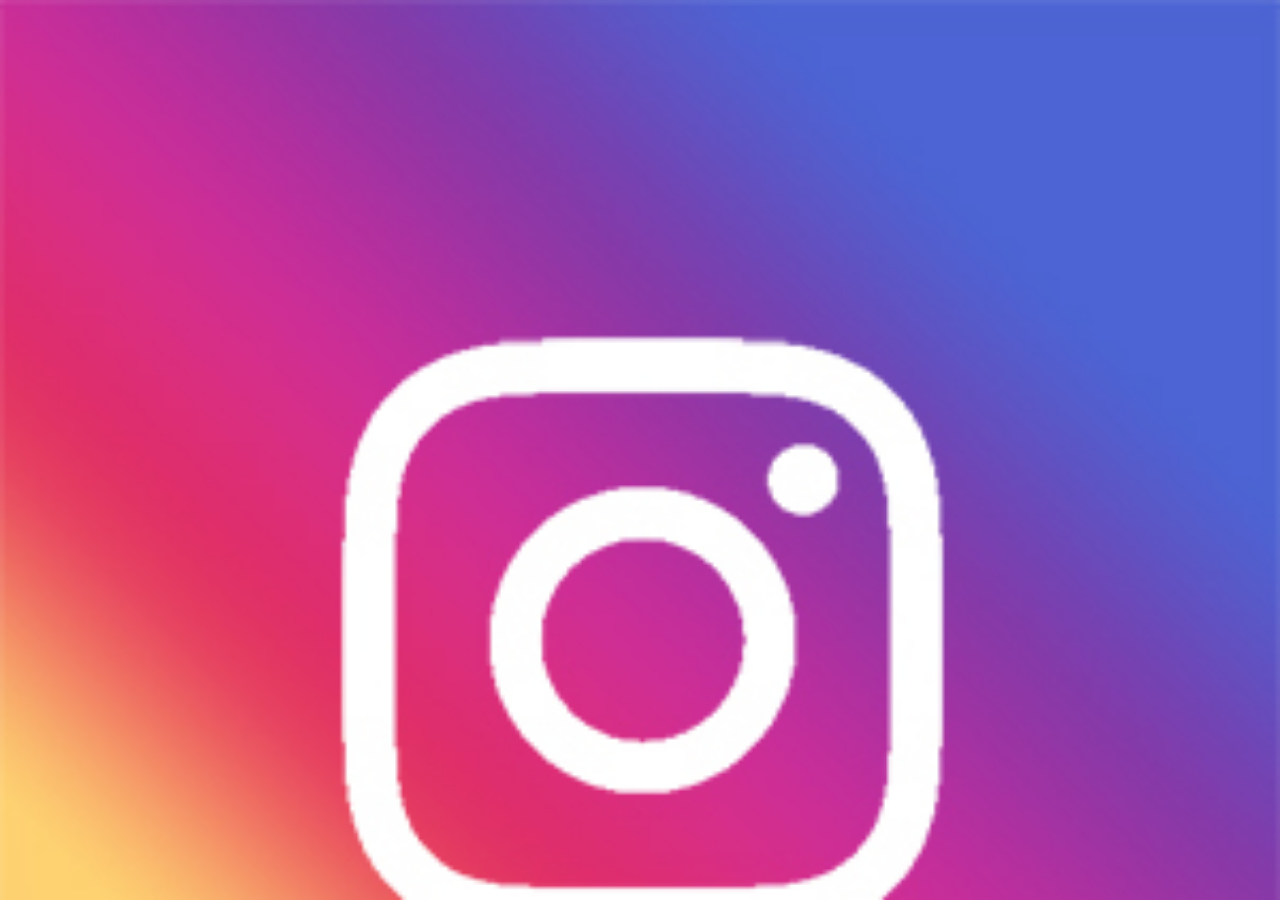
==== instagram.html @ 9951406b "atualização projeto-social" ====
<!DOCTYPE html>
<html lang="pt-br">
<head>
    <meta charset="UTF-8">
    <meta name="viewport" content="width=device-width, initial-scale=1.0">
    <title>instagram</title>

    <style>
        *{
            margin: 0px;
            padding: 0px;
        }

        body {
            height: 100vh;
            width: 100vw;
            background: url(imagens/logo-instagram.jpg) top center no-repeat;
            background-size: cover;
        }
    </style>    
</head>
<body>
    
</body>
</html>
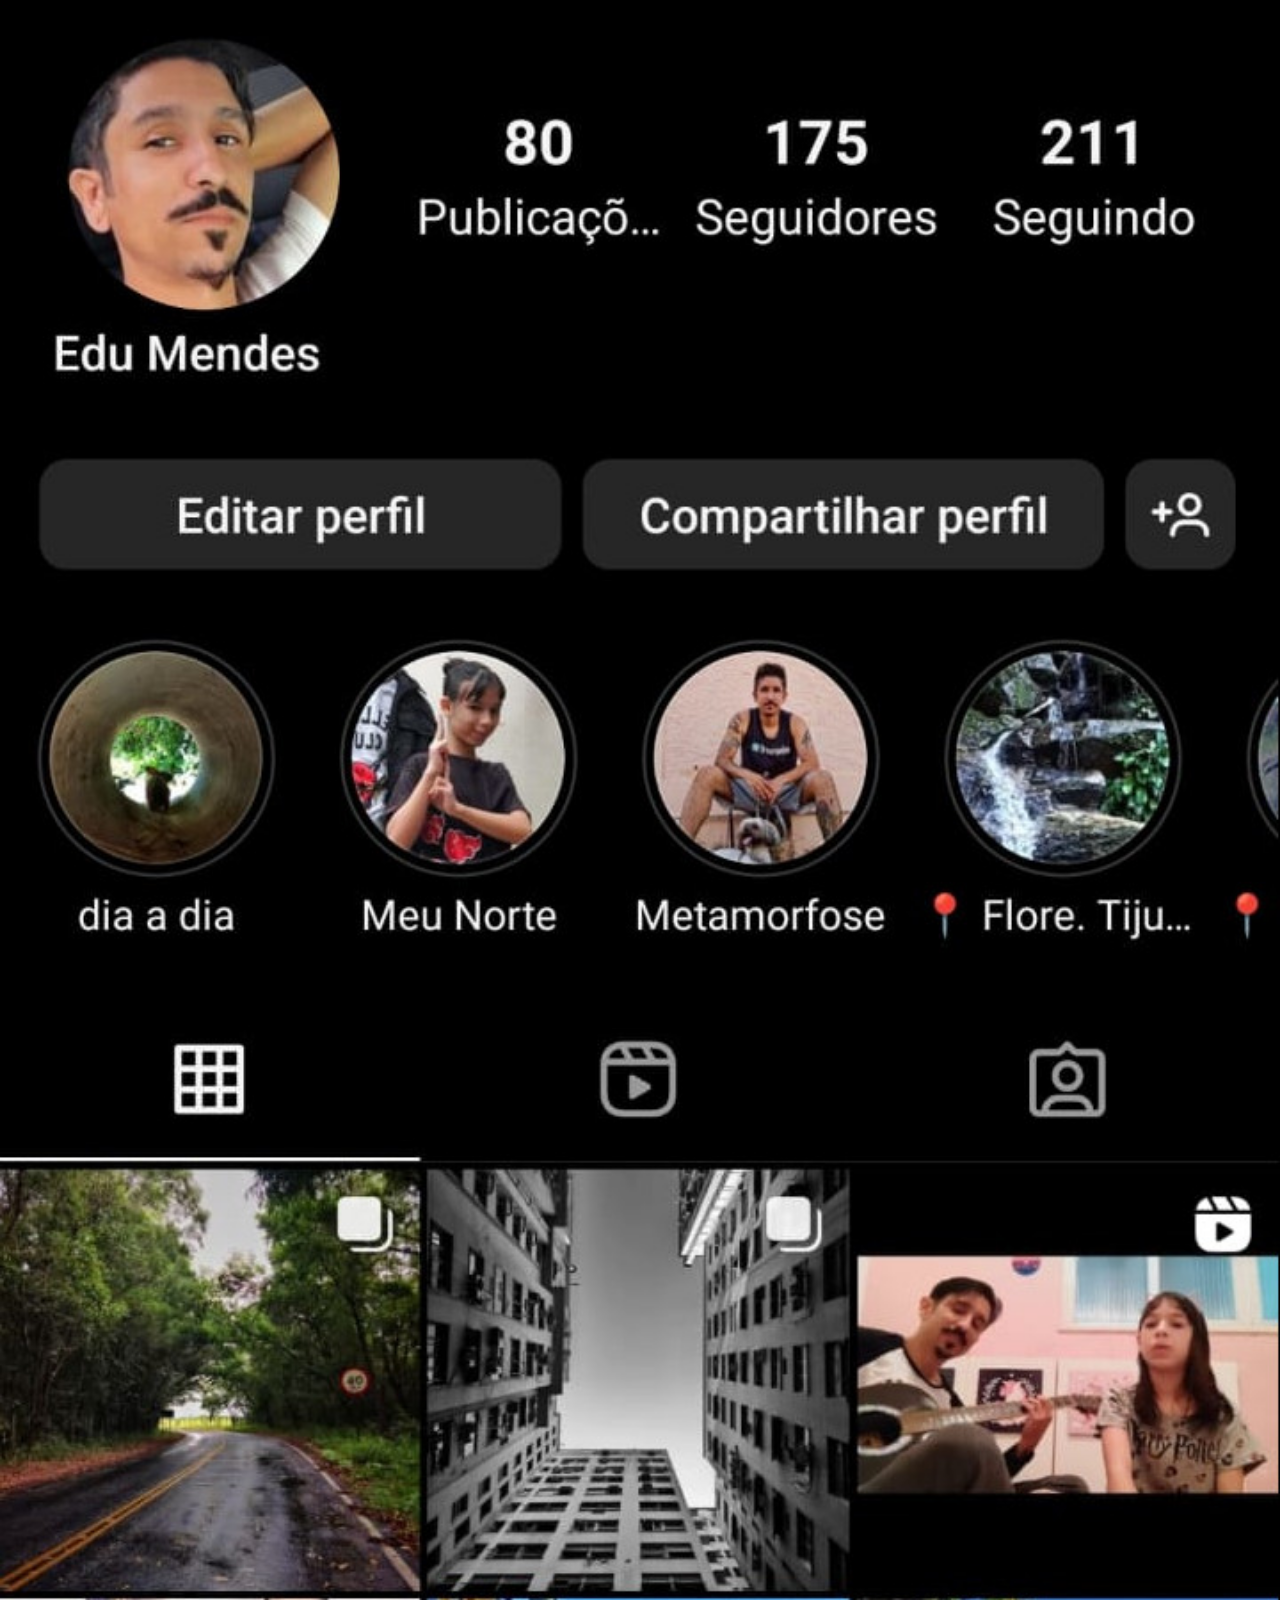
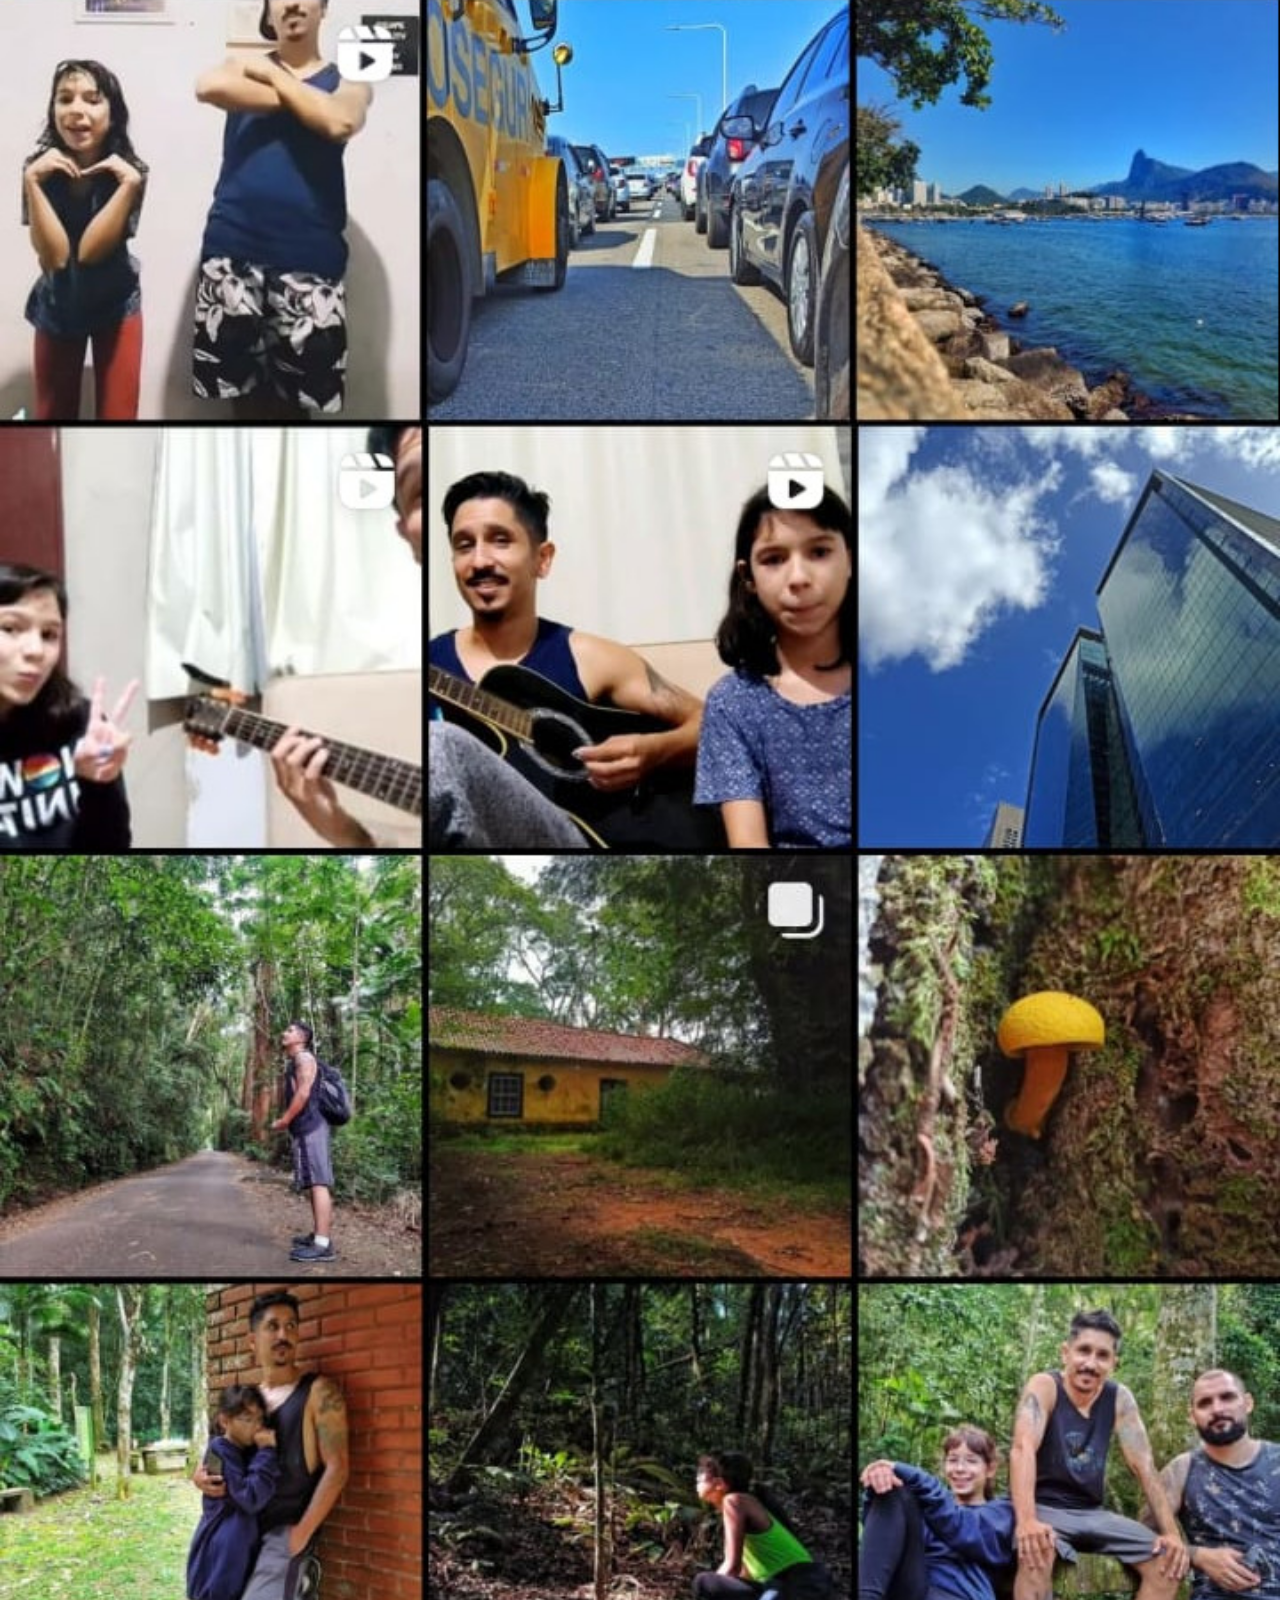
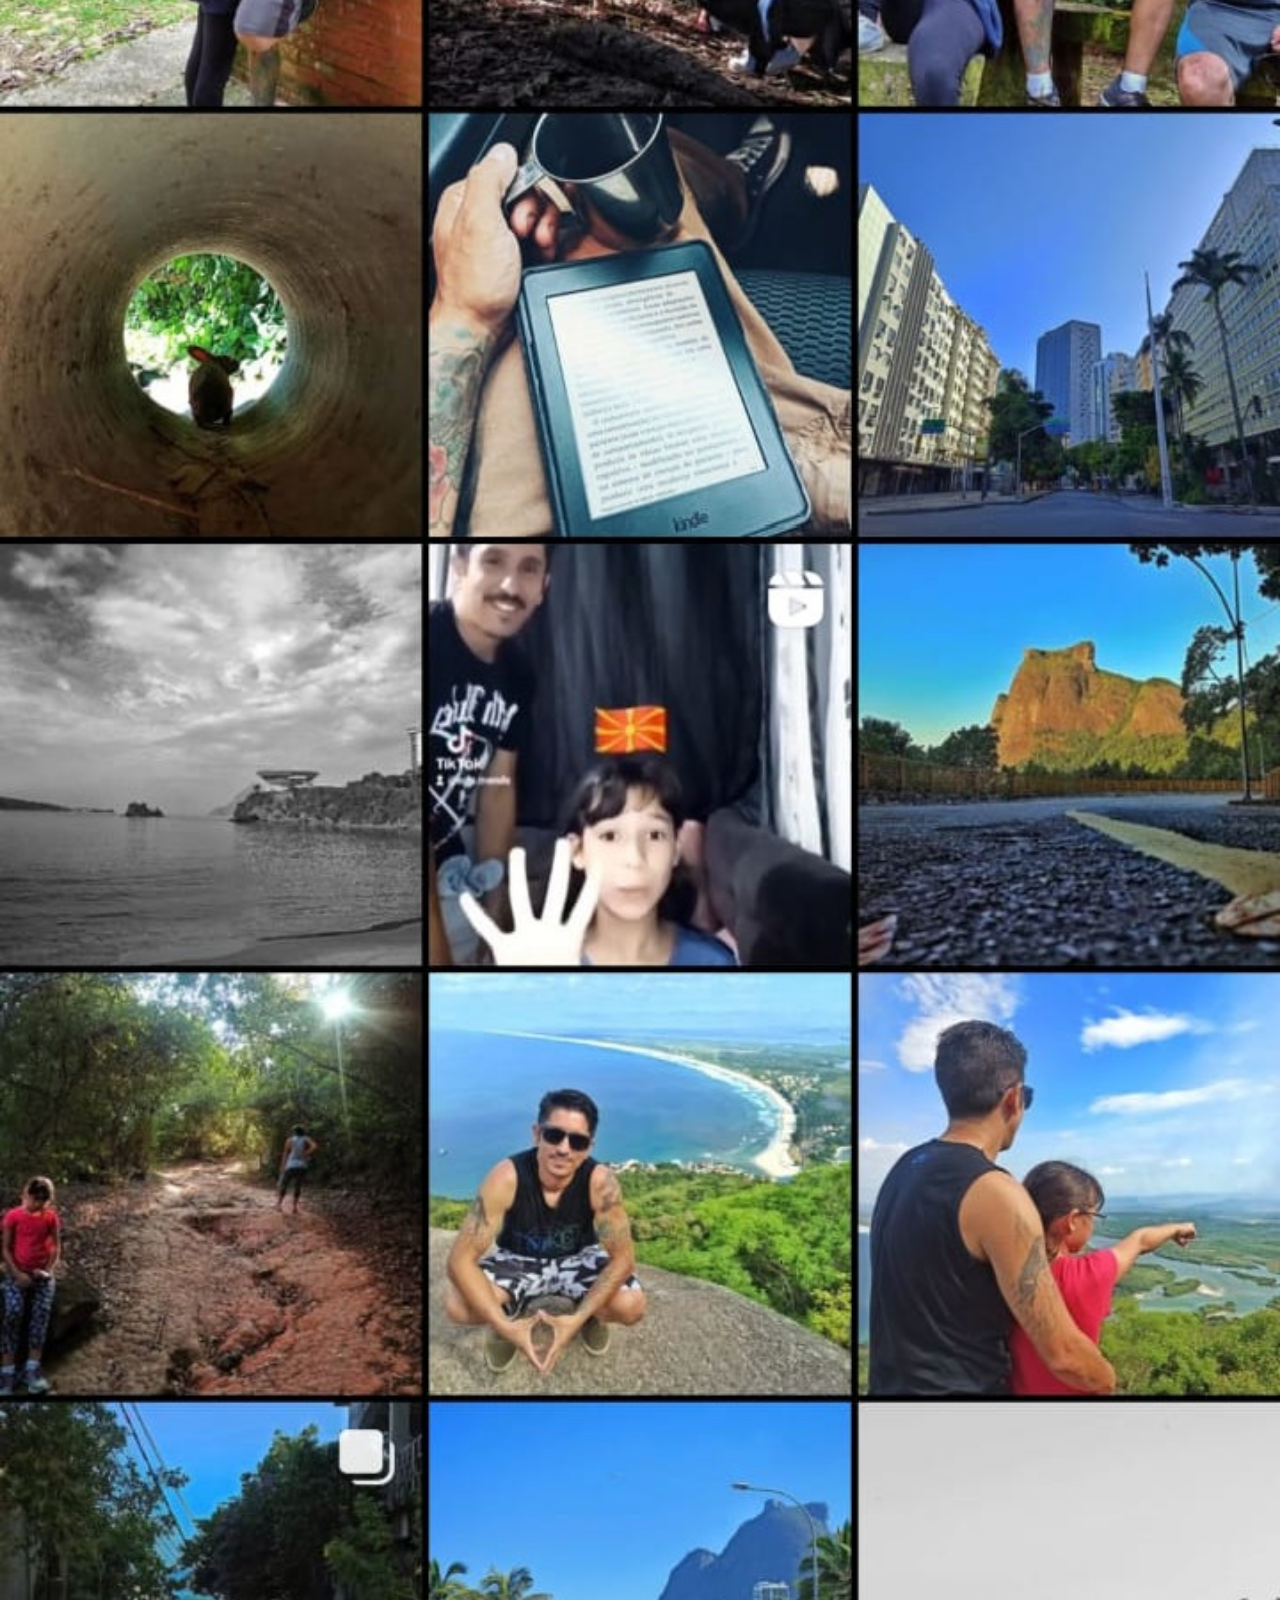
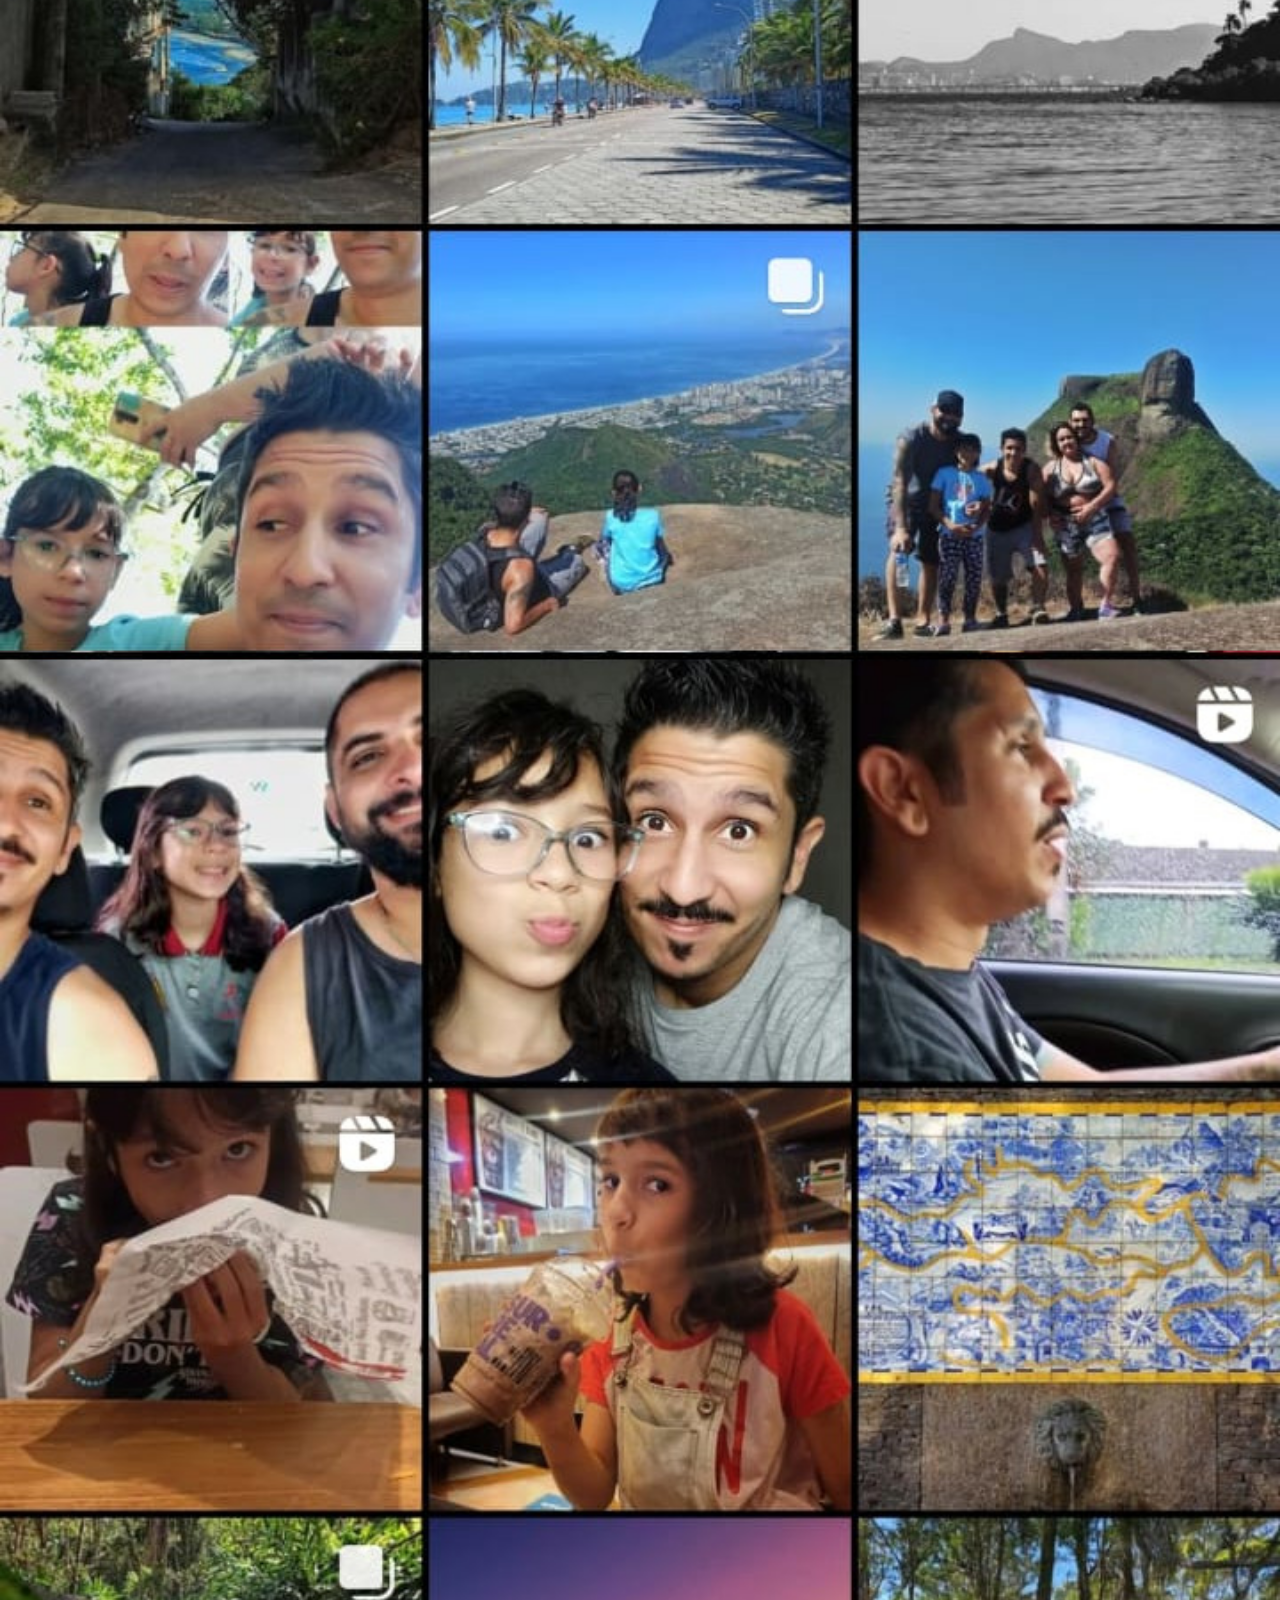
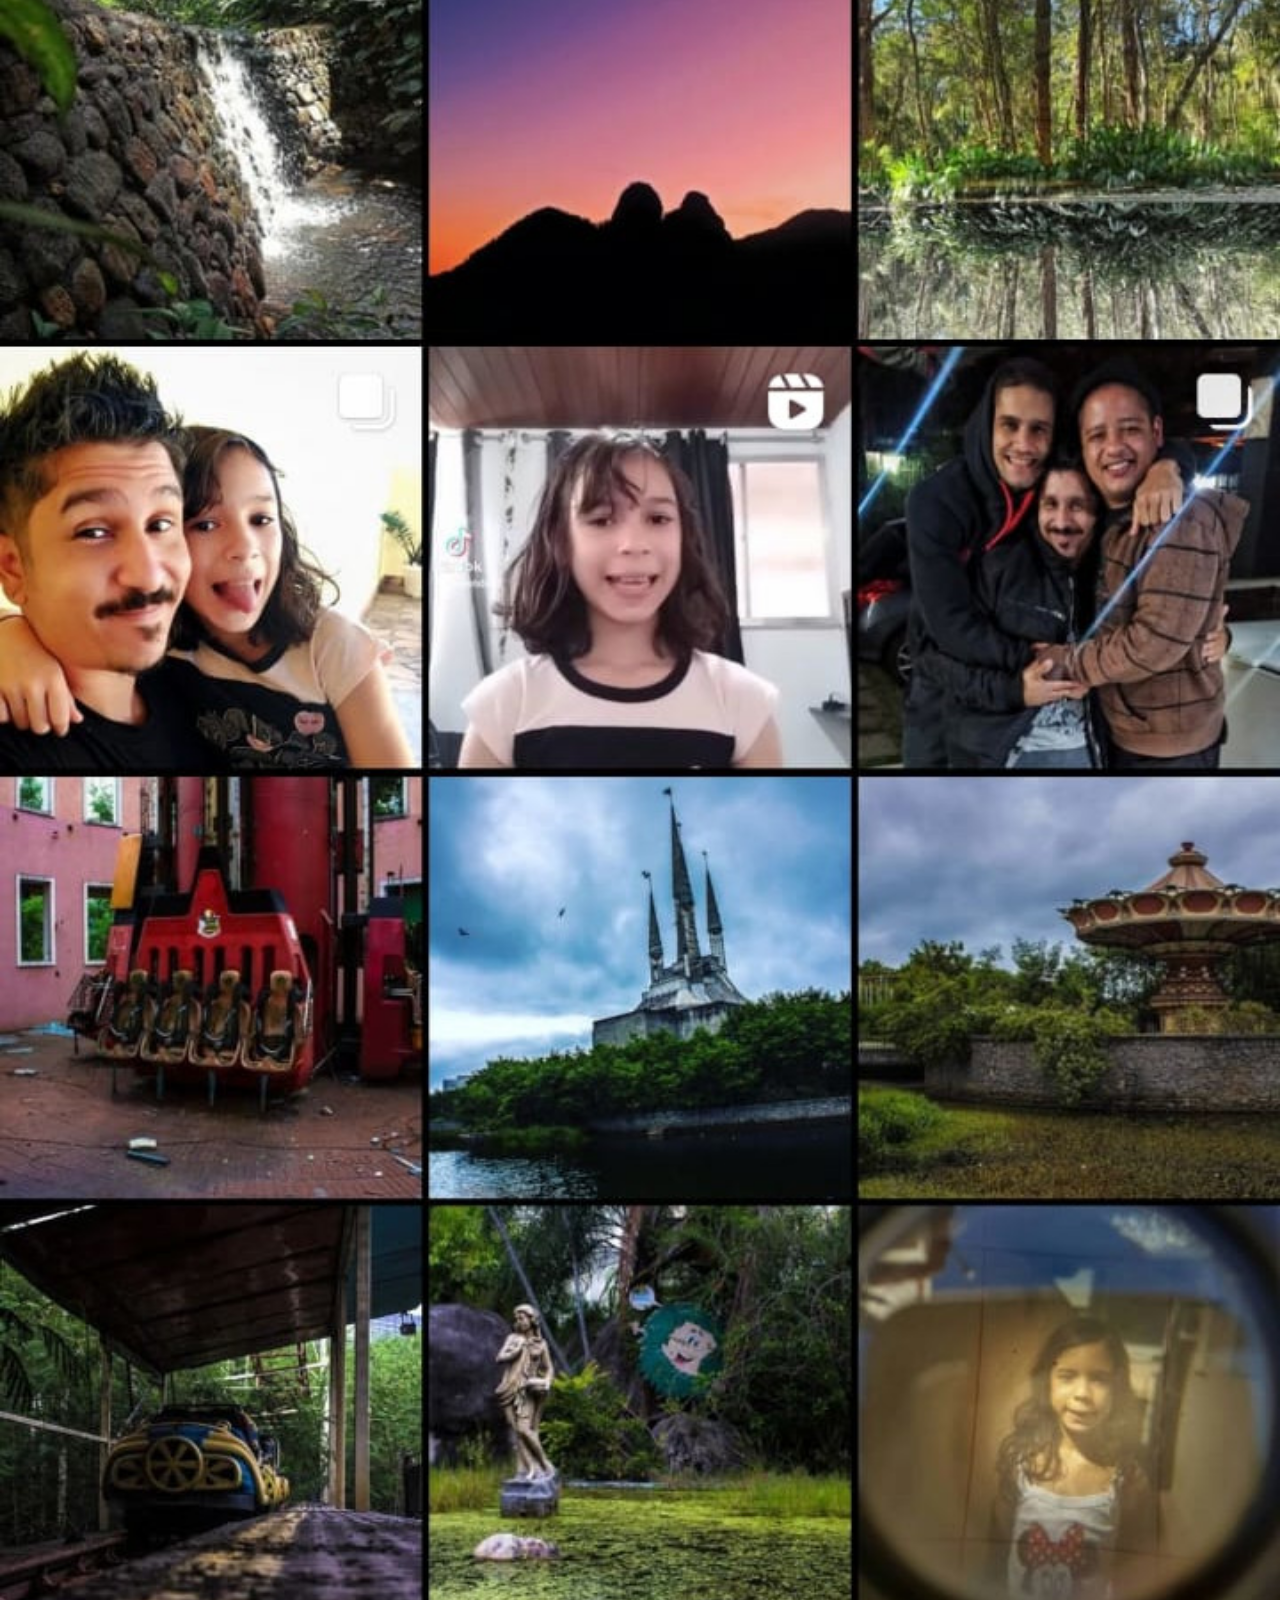
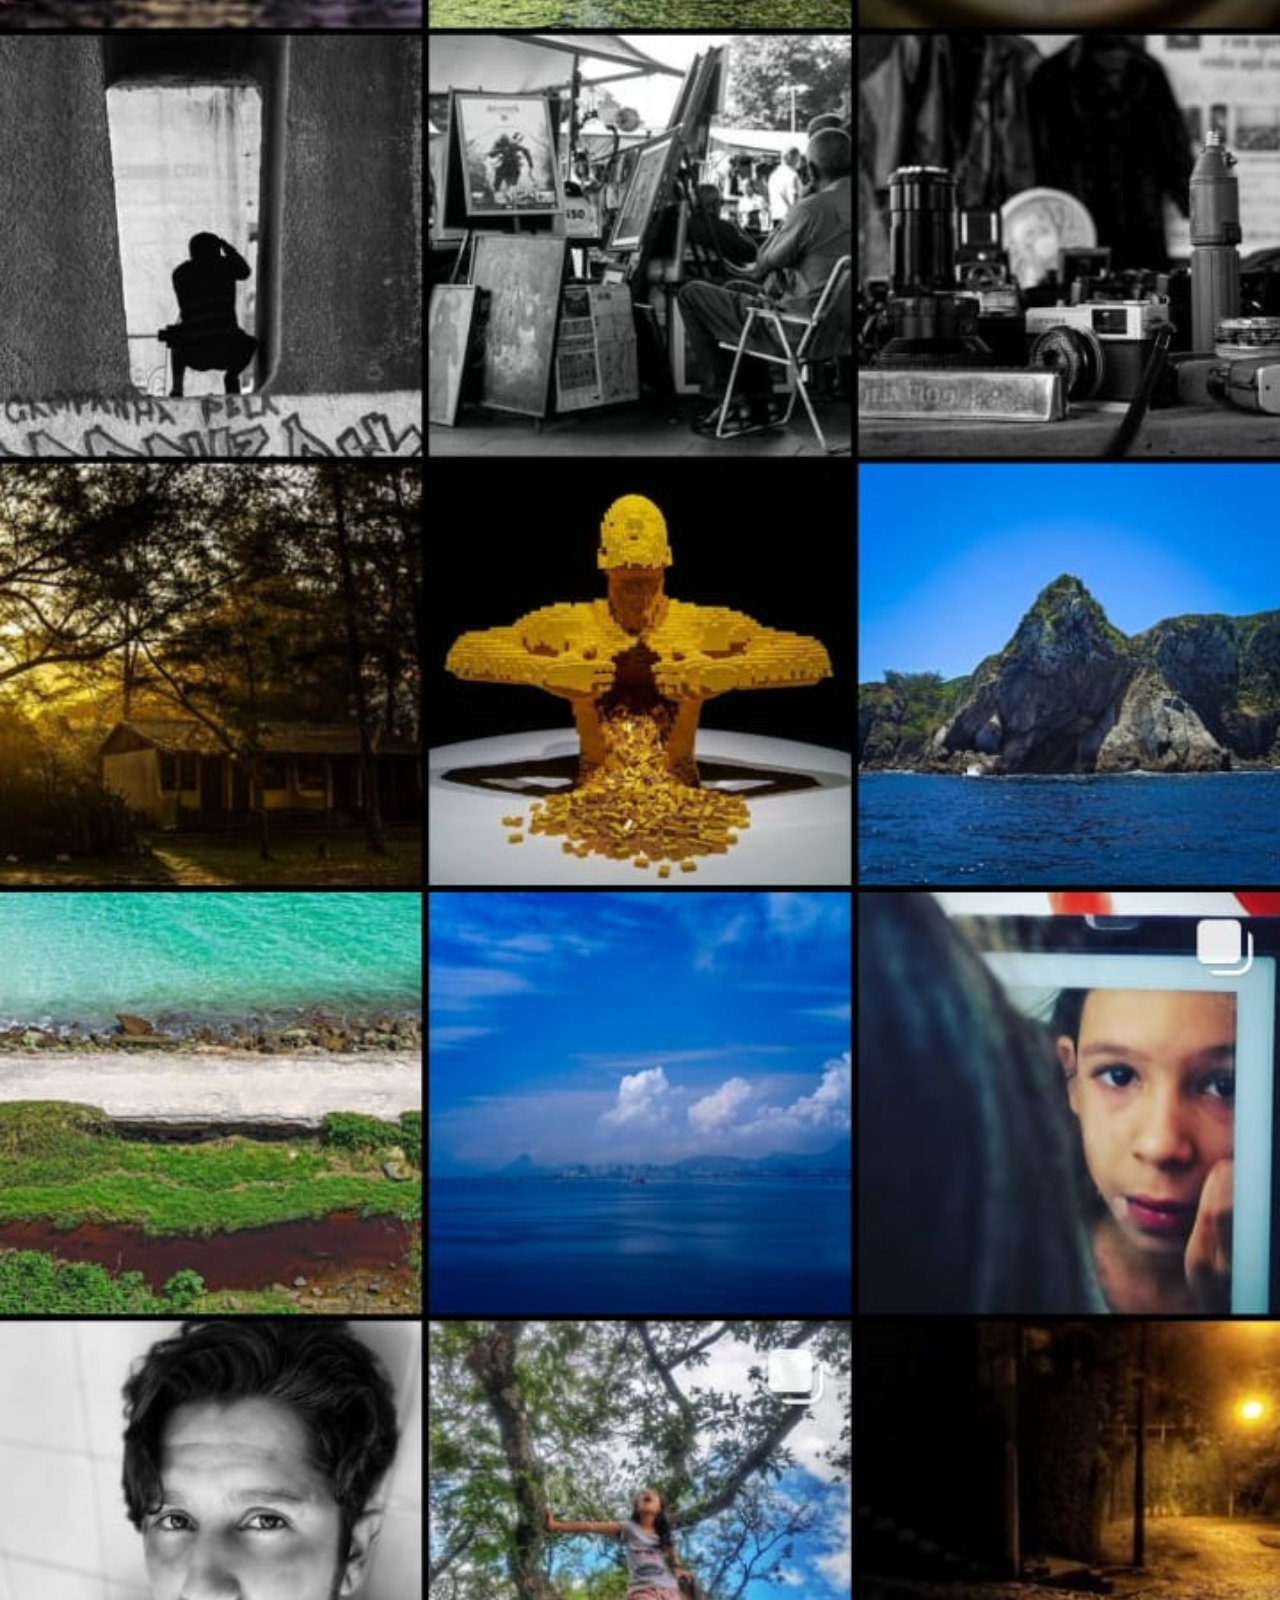
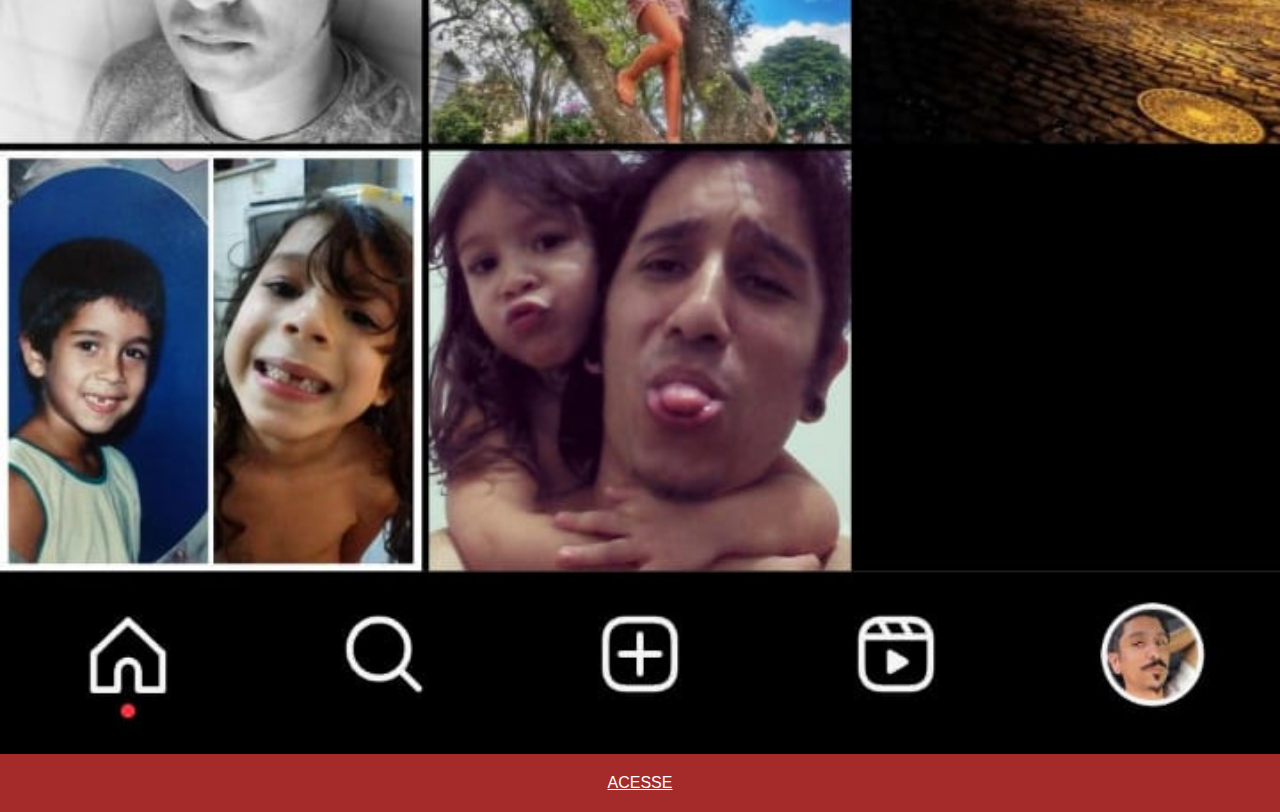
==== commit a8d85869: "atualização projeto social" ====
--- a/instagram.html
+++ b/instagram.html
@@ -4,22 +4,10 @@
     <meta charset="UTF-8">
     <meta name="viewport" content="width=device-width, initial-scale=1.0">
     <title>instagram</title>
-
-    <style>
-        *{
-            margin: 0px;
-            padding: 0px;
-        }
-
-        body {
-            height: 100vh;
-            width: 100vw;
-            background: url(imagens/logo-instagram.jpg) top center no-repeat;
-            background-size: cover;
-        }
-    </style>    
+   <link rel="stylesheet" href="social.css">   
 </head>
 <body>
-    
+    <img src="imagens/tela-instagram.jpg"alt="instagram">
+    <a href="https://www.instagram.com/du.mends" target="_blank">ACESSE</a>
 </body>
 </html>--- a/social.css
+++ b/social.css
@@ -0,0 +1,34 @@
+@charset "UTF-8";
+
+*{
+    margin: 0px;
+    padding: 0px;
+}
+
+::-webkit-scrollbar {
+    width: 0px;
+    height: 0px;
+}
+body{
+    background-color: black;
+    font-family: Arial, Helvetica, sans-serif;
+    text-align: center;
+
+}
+
+img {
+    width: 100vw;
+}
+
+body > a {
+    display: block;
+    background-color: brown;
+    color: white;
+    padding: 20px;
+    text-decoration: none:   
+    
+}
+
+a:hover {
+    background-color: red;
+}